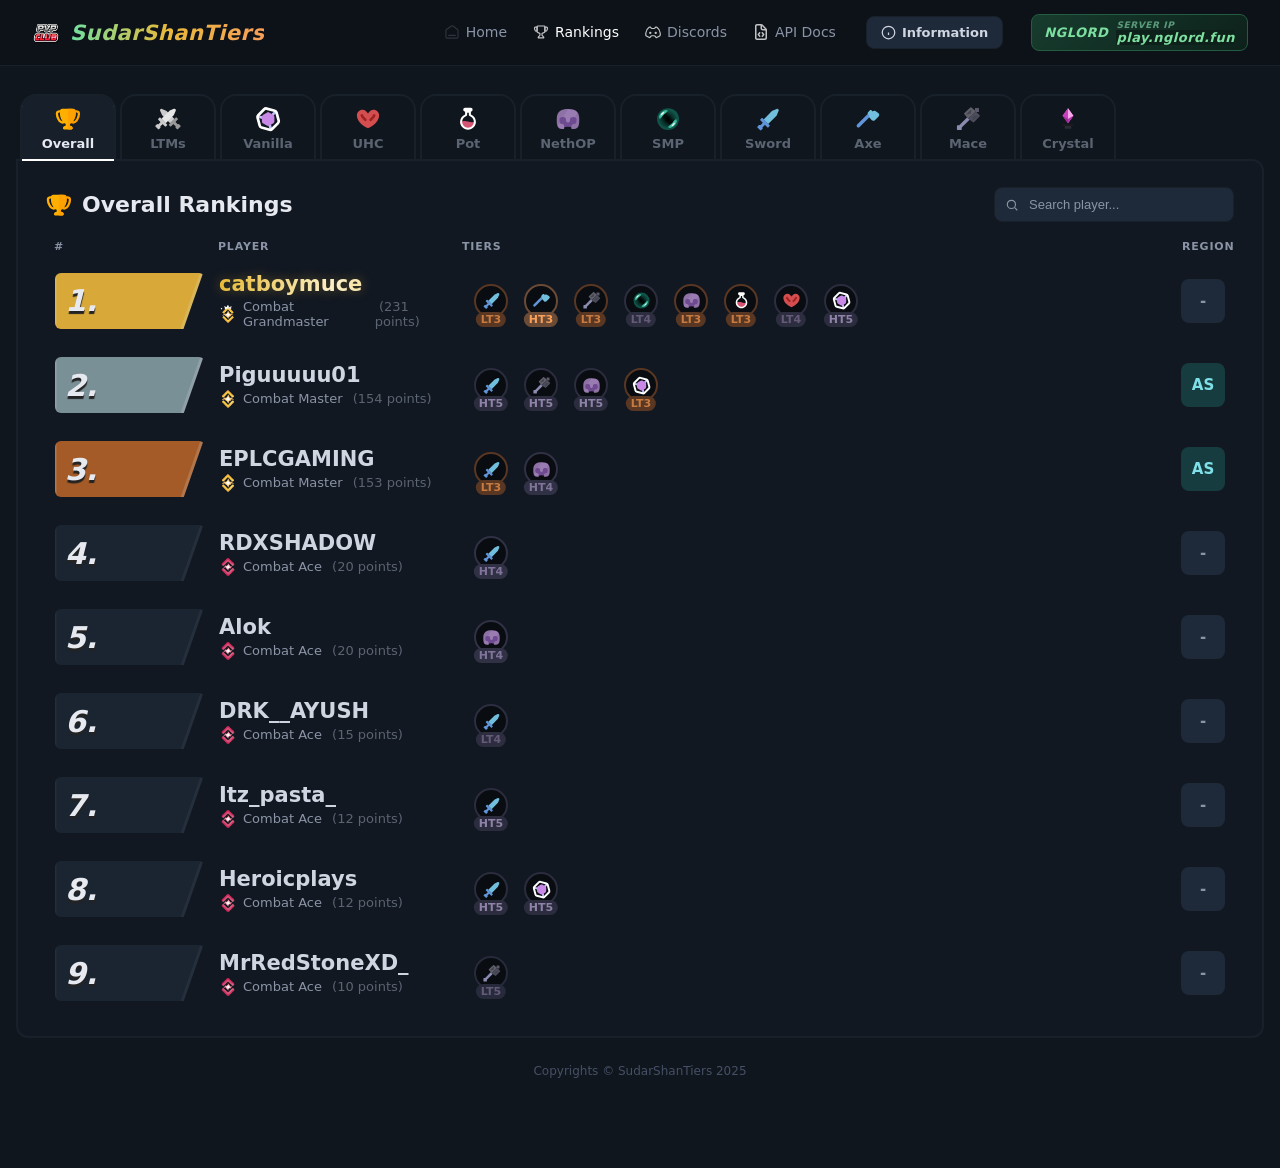
==== index.html @ 9bbd86a9 "Update index.html" ====
<!DOCTYPE html>
<html lang="en">
<head>
  <meta charset="UTF-8">
  <meta name="viewport" content="width=device-width, initial-scale=1">
  <meta name="description" content="SudarShan official Minecraft PvP rankings, tier lists, and community stats. Check top players and rankings here.">
  <title>SudarShanTiers</title>
  <link rel="icon" type="image/png" href="https://encrypted-tbn0.gstatic.com/images?q=tbn:ANd9GcTa8_2QnEQeuE2ENTtPqDn_6b6imuW4YuDufpytKffGBg&s">
  <style>
:root{
    --background:#10161d;
    --card:#121822;
    --border:#18202a;
    --accent:#1e2939;
    --muted:#8a94a6;

    --ht1-foreground:#e8ba3a; --ht1:#6d5d2c;
    --ht2-foreground:#c4d3e7; --ht2:#5e6979;
    --ht3-foreground:#f89f5a; --ht3:#6b4b36;
    --ht4-foreground:#81749a; --ht4:#303144;
    --ht5-foreground:#8f82a8; --ht5:#2b2c3d;

    --lt1-foreground:#d5b355; --lt1:#584c25;
    --lt2-foreground:#a0a7b2; --lt2:#4a505a;
    --lt3-foreground:#c67b42; --lt3:#593722;
    --lt4-foreground:#655b79; --lt4:#2c2e40;
    --lt5-foreground:#655b79; --lt5:#262a3a;

    --na-foreground:#d95c6a; --na:#442228;
    --eu-foreground:#6fcf8e; --eu:#1a3a28;
    --as-foreground:#7ee0e8; --as:#173c3f;
    --none-foreground:#8a94a6; --none:#1e2939;
    --placement-1:#e5ba43; --placement-2:#808c9c; --placement-3:#b56326; --placement-other:#1e2634;
  }
  *{box-sizing:border-box;}
  body{
    margin:0;
    background:var(--background);
    color:#e6e9ef;
    font-family:"Segoe UI",system-ui,-apple-system,Arial,sans-serif;
    min-height:100vh;
  }
  a{color:inherit;text-decoration:none;}

  header.topnav{
    display:flex;align-items:center;gap:28px;
    padding:14px 32px;
    border-bottom:1px solid var(--border);
    background:#0d1218;
    position:sticky;top:0;z-index:20;
  }
  .brand{display:flex;align-items:center;gap:10px;font-weight:800;font-size:19px;letter-spacing:.5px;margin-right:auto;}
  .brand .logotext{
    background:linear-gradient(90deg,#6fe0a0,#e8ba3a,#f89f5a);
    -webkit-background-clip:text;background-clip:text;color:transparent;
    font-weight:900;font-size:21px;letter-spacing:.5px;font-style:italic;
  }
  .infobtn{
    display:flex;align-items:center;gap:6px;background:var(--accent);border:1px solid var(--border);
    color:#cfd6e2;font-size:13px;font-weight:700;padding:8px 14px;border-radius:8px;cursor:pointer;
    transition:transform .15s ease, border-color .15s;
  }
  .infobtn:hover{transform:translateY(-1px);border-color:#3b4a63;}
  .infobtn svg{width:15px;height:15px;}
  .infopanel{
    position:absolute;top:56px;right:32px;z-index:30;
    background:var(--card);border:1px solid var(--border);border-radius:10px;
    padding:14px 16px;width:240px;font-size:12.5px;color:#cfd6e2;line-height:1.5;
    box-shadow:0 10px 30px rgba(0,0,0,.4);
    opacity:0;transform:translateY(-6px);pointer-events:none;
    transition:opacity .15s ease, transform .15s ease;
  }
  .infopanel.show{opacity:1;transform:translateY(0);pointer-events:auto;}
  .infopanel b{color:#fff;}
  .nglordbadge{
    display:flex;align-items:center;gap:8px;background:linear-gradient(135deg,#173c2e,#0d211a);
    border:1px solid #245c42;border-radius:8px;padding:5px 12px;font-weight:900;
    color:#7ee0a0;font-size:13px;letter-spacing:.5px;font-style:italic;
  }
  .colheader{
    display:flex;align-items:center;gap:14px;padding:0 8px 10px;color:var(--muted);
    font-size:11px;font-weight:800;letter-spacing:.8px;text-transform:uppercase;
  }
  .colheader .ch-rank{width:150px;min-width:150px;}
  .colheader .ch-player{width:230px;min-width:180px;}
  .colheader .ch-tiers{flex:1;}
  .colheader .ch-region{width:44px;min-width:44px;text-align:center;margin-left:auto;}
  @media (max-width:820px){ .colheader{display:none;} }
  .brand img{width:28px;height:28px;object-fit:contain;border-radius:6px;}
  .navlinks{display:flex;gap:22px;font-size:14px;color:var(--muted);}
  .navlinks a{display:flex;align-items:center;gap:6px;padding:6px 2px;border-bottom:2px solid transparent;transition:.15s;}
  .navlinks a:hover{color:#fff;}
  .navlinks img{width:16px;height:16px;opacity:.75;}

  main{max-width:1352px;margin:0 auto;padding:28px 16px 80px;}

  .tabstrip{
    display:flex;gap:4px;overflow-x:auto;padding:0 4px;margin-bottom:-2px;position:relative;z-index:2;
  }
  .tab{
    display:flex;flex-direction:column;align-items:center;justify-content:flex-end;
    gap:4px;min-width:96px;padding:10px 18px 10px;
    border:2px solid var(--border);border-bottom:none;
    border-radius:16px 16px 0 0;
    background:transparent;color:#5b6472;
    font-size:13px;font-weight:700;text-transform:capitalize;
    cursor:pointer;
    transition:transform .15s ease, background .15s, color .15s;
  }
  .tab:hover{transform:translateY(-2px);color:#cfd6e2;}
  .tab img{width:26px;height:26px;}
  .tab.active{background:rgba(30,41,57,.5);color:#e6e9ef;box-shadow:inset 0 -2px 0 #fff;}

  .card{
    background:var(--card);
    border:2px solid var(--border);
    border-radius:0 12px 12px 12px;
    padding:26px 28px;
  }
  .card-head{display:flex;justify-content:space-between;align-items:center;margin-bottom:18px;flex-wrap:wrap;gap:10px;}
  .card-head h1{font-size:22px;margin:0;display:flex;align-items:center;gap:10px;}
  .card-head h1 img{width:26px;height:26px;}

  .info{display:flex;align-items:center;gap:10px;background:var(--accent);border:1px solid var(--border);border-radius:10px;padding:6px 12px;}
  .info img{width:34px;height:34px;object-fit:contain;}
  .info .lbl{font-size:10px;text-transform:uppercase;color:var(--muted);font-weight:700;}
  .info .ip{font-size:13px;font-weight:700;background:#0d1218;padding:2px 8px;border-radius:6px;}

  .searchwrap{position:relative;width:240px;}
  .searchwrap input{
    width:100%;
    background:var(--accent);border:1px solid var(--border);border-radius:8px;
    padding:9px 14px 9px 34px;font-size:13px;color:#e6e9ef;
    outline:none; transition:border-color .15s, box-shadow .15s, width .2s;
  }
  .searchwrap input::placeholder{color:var(--muted);}
  .searchwrap input:focus{border-color:#3b4a63;box-shadow:0 0 0 3px rgba(59,74,99,.35);}
  .searchwrap svg{position:absolute;left:11px;top:50%;transform:translateY(-50%);width:14px;height:14px;color:var(--muted);}
  .no-results{text-align:center;color:var(--muted);padding:30px 0;font-size:14px;display:none;}

  .rows{display:flex;flex-direction:column;gap:10px;}
  .row{
    display:flex;align-items:center;gap:14px;flex-wrap:wrap;
    padding:8px;border-radius:10px;
    border:1px solid transparent;
    cursor:pointer;
    transition:background .18s ease, border-color .18s ease, transform .12s ease, box-shadow .18s ease;
    animation:rowIn .35s ease both;
  }
  .row:hover{background:rgba(255,255,255,.045);border-color:var(--border);transform:translateY(-2px);box-shadow:0 6px 18px rgba(0,0,0,.35);}
  .row:active{transform:translateY(0) scale(.985);}
  .row.pop{animation:rowPop .32s ease;}
  .row.hidden{display:none;}

  @keyframes rowIn{from{opacity:0;transform:translateY(6px);}to{opacity:1;transform:translateY(0);}}
  @keyframes rowPop{
    0%{transform:scale(1);}
    35%{transform:scale(.965);}
    100%{transform:scale(1);}
  }

  .rankbox{
    width:150px;min-width:150px;height:56px;position:relative;
    display:flex;align-items:center;border-radius:6px;overflow:hidden;
  }
  .rankbox img.shimmer{position:absolute;inset:0;width:100%;height:100%;object-fit:cover;opacity:.9;}
  .rankbox .num{
    position:relative;z-index:1;font-style:italic;font-weight:800;font-size:30px;
    padding-left:10px;text-shadow:0 3px 1px #232323;
  }
  .rankbox img.skin{position:absolute;right:26px;bottom:2px;z-index:1;filter:drop-shadow(-4px -2px 1px rgba(0,0,0,.47));transition:transform .18s ease;}
  .row:hover .rankbox img.skin{transform:scale(1.08) translateY(-2px);}

  .who{width:230px;min-width:180px;}
  .who h2{margin:0;font-size:21px;font-weight:700;color:#cfd6e2;}
  .who h2.gold-shimmer{
    background:linear-gradient(90deg,#e8ba3a 0%,#fff8dd 25%,#e8ba3a 50%,#fff8dd 75%,#e8ba3a 100%);
    background-size:200% auto;
    -webkit-background-clip:text;background-clip:text;color:transparent;
    animation:goldShimmer 3s linear infinite;
    text-shadow:0 0 12px rgba(232,186,58,.35);
  }
  @keyframes goldShimmer{
    0%{background-position:0% center;}
    100%{background-position:200% center;}
  }
  .who .title-line{display:flex;align-items:center;gap:6px;margin-top:3px;color:#8a94a6;font-size:13px;}
  .who .title-line img{width:18px;height:18px;}
  .who .pts{color:#5b6472;}

  .region{
    width:44px;height:44px;min-width:44px;border-radius:8px;
    display:flex;align-items:center;justify-content:center;
    font-weight:800;font-size:15px;
    background:var(--none);color:var(--none-foreground);
    margin-left:auto;
  }
  .region.na{background:var(--na);color:var(--na-foreground);}
  .region.eu{background:var(--eu);color:var(--eu-foreground);}
  .region.as{background:var(--as);color:var(--as-foreground);}

  .tiers{display:flex;gap:6px;flex-wrap:wrap;margin-left:6px;}
  .slot{width:44px;display:flex;flex-direction:column;align-items:center;position:relative;}
  .slot .icon{
    width:34px;height:34px;border-radius:999px;background:rgba(0,0,0,.5);
    display:flex;align-items:center;justify-content:center;border:2px solid var(--c);
  }
  .slot .icon img{width:19px;height:19px;object-fit:contain;}
  .slot strong{
    position:absolute;bottom:-9px;left:50%;transform:translateX(-50%);
    font-size:11px;padding:1px 5px;border-radius:8px;
    background:var(--c);color:var(--cf);white-space:nowrap;
  }

  footer{
    text-align:center;color:#465066;font-size:12px;padding:26px 0 10px;
  }

  .overlay{
    position:fixed;inset:0;background:rgba(6,9,13,0);
    display:flex;align-items:center;justify-content:center;
    z-index:100;opacity:0;pointer-events:none;
    transition:background .25s ease, opacity .25s ease;
  }
  .overlay.show{background:rgba(6,9,13,.72);opacity:1;pointer-events:auto;backdrop-filter:blur(4px);}
  .modal{
    background:var(--card);border:2px solid var(--border);border-radius:18px;
    width:340px;max-width:90vw;padding:30px 24px 26px;position:relative;
    transform:scale(.85) translateY(18px);opacity:0;
    transition:transform .3s cubic-bezier(.2,.9,.3,1.3), opacity .25s ease;
    text-align:center;
  }
  .overlay.show .modal{transform:scale(1) translateY(0);opacity:1;}
  .modal .closeBtn{
    position:absolute;top:12px;right:12px;width:30px;height:30px;border-radius:999px;
    background:var(--accent);border:1px solid var(--border);color:var(--muted);
    display:flex;align-items:center;justify-content:center;cursor:pointer;font-size:15px;
    transition:transform .15s ease, color .15s, background .15s;
  }
  .modal .closeBtn:hover{transform:rotate(90deg);color:#fff;background:#25324a;}

  /* circular avatar — plain by default; Grandmaster gets an animated gold ring+glow */
  .modal .avatarWrap{position:relative;width:100px;height:100px;margin:0 auto 14px;}
  .modal .avatarWrap img.mskin{
    width:100%;height:100%;border-radius:50%;object-fit:cover;
    background:#0d1218;position:relative;z-index:1;
    border:3px solid #232c3a;
  }
  .modal .avatarWrap.gm img.mskin{border-color:#e5ba43;}
  .modal .avatarWrap.gm::before{
    content:"";position:absolute;inset:-6px;border-radius:50%;
    background:conic-gradient(from 0deg,#e5ba43,#fff2c4,#e5ba43,#fff2c4,#e5ba43);
    filter:blur(6px);opacity:.75;z-index:0;
    animation:gmspin 3s linear infinite;
  }
  @keyframes gmspin{to{transform:rotate(360deg);}}

  .modal h2{margin:0 0 12px;font-size:22px;font-weight:800;color:#f1f4f9;}

  .modal .titlePill{
    display:inline-flex;align-items:center;gap:7px;
    padding:6px 16px;border-radius:999px;font-weight:800;font-size:14px;
    margin-bottom:14px;
  }
  .modal .titlePill img{width:17px;height:17px;}
  .modal .titlePill.tier-gm{background:linear-gradient(90deg,#e5ba43,#d9a72e);color:#2a2100;}
  .modal .titlePill.tier-master{background:linear-gradient(90deg,#e5ba43,#d9a72e);color:#2a2100;}
  .modal .titlePill.tier-ace{background:linear-gradient(90deg,#c0374f,#a52c42);color:#fde7ea;}
  .modal .titlePill.tier-rookie{background:var(--accent);color:#c7cede;}
  .modal .titlePill.tier-specialist{background:linear-gradient(90deg,#2fb9c4,#28a0aa);color:#eafdff;}

  .modal .mregion{color:var(--muted);font-size:13px;margin-bottom:14px;}

  .modal .nameMcBtn{
    display:inline-flex;align-items:center;gap:6px;
    background:var(--accent);border:1px solid var(--border);border-radius:8px;
    padding:6px 12px;font-size:12px;font-weight:700;color:#c7cede;
    margin-bottom:20px;cursor:pointer;text-decoration:none;
    transition:border-color .15s, transform .15s;
  }
  .modal .nameMcBtn:hover{border-color:#3b4a63;transform:translateY(-1px);}
  .modal .nameMcBtn .nmIcon{width:14px;height:14px;border-radius:3px;background:#4f5a6e;display:flex;align-items:center;justify-content:center;font-size:9px;font-weight:900;color:#fff;}
  .modal .nameMcBtn svg{width:11px;height:11px;opacity:.7;}

  .modal .sectionLabel{
    text-align:left;font-size:11px;font-weight:800;letter-spacing:1px;
    color:var(--muted);text-transform:uppercase;margin-bottom:8px;
  }

  .modal .positionRow{
    display:flex;align-items:center;gap:10px;
    background:var(--accent);border-radius:10px;padding:10px 14px;margin-bottom:20px;
  }
  .modal .positionRow .posNum{
    font-style:italic;font-weight:800;font-size:18px;min-width:30px;text-align:left;
    color:#e6e9ef;
  }
  .modal .positionRow.top1 .posNum{color:#2a2100;}
  .modal .positionRow .posDivider{width:1px;height:22px;background:rgba(255,255,255,.15);}
  .modal .positionRow .trophy{width:18px;height:18px;flex:none;}
  .modal .positionRow .posText{font-weight:800;font-size:13px;letter-spacing:.4px;color:#e6e9ef;flex:1;text-align:left;}
  .modal .positionRow .posPts{font-weight:600;color:var(--muted);font-size:12px;}
  .modal .positionRow.top1{background:linear-gradient(90deg,#e5ba43,#d9a72e);}
  .modal .positionRow.top1 .posText, .modal .positionRow.top1 .posPts{color:#2a2100;}
  .modal .positionRow.top2{background:linear-gradient(90deg,#87929c,#6d7883);}
  .modal .positionRow.top2 .posNum, .modal .positionRow.top2 .posText, .modal .positionRow.top2 .posPts{color:#0f1216;}
  .modal .positionRow.top3{background:linear-gradient(90deg,#c07a3a,#a5622a);}
  .modal .positionRow.top3 .posNum, .modal .positionRow.top3 .posText, .modal .positionRow.top3 .posPts{color:#1a0e05;}

  .modal .mtiers{display:flex;flex-wrap:wrap;gap:10px;justify-content:center;}

  @media (max-width:820px){
    .who{width:150px;}
    .tiers{width:100%;justify-content:flex-start;margin-left:0;margin-top:8px;order:5;}
    .region{margin-left:0;}
    .info{display:none;}
    .searchwrap{width:150px;}
  }
  @media (prefers-reduced-motion: reduce){
    *{animation-duration:.001s !important; transition-duration:.001s !important;}
  }
</style>
</head>
<body>

<header class="topnav">
  <div class="brand"><img id="logoImg" alt="logo"><span class="logotext">SudarShanTiers</span></div>
  <nav class="navlinks">
    <a href="https://nehalgamar68-arch.github.io/SudarShanTierList/" target="_blank"><img id="navHomeImg" alt="">Home</a>
    <a href="https://nehalgamar68-arch.github.io/SudarShanTierList/" target="_blank" style="color:#fff"><img id="navRankingsImg" alt="">Rankings</a>
    <a href="https://discord.com/invite/ez8tX2WnN" target="_blank"><img id="navDiscordImg" alt="">Discords</a>
    <a href="www.sudarshan.pro" target="_blank"><img id="navApiImg" alt="">API Docs</a>
  </nav>
  <div class="infobtn" id="infoBtn">
    <svg viewBox="0 0 24 24" fill="none" stroke="currentColor" stroke-width="2"><circle cx="12" cy="12" r="10"/><line x1="12" y1="16" x2="12" y2="12"/><line x1="12" y1="8" x2="12.01" y2="8"/></svg>
    Information
  </div>
  <div class="nglordbadge">
    <span>NGLORD</span>
    <div>
      <div class="lbl" style="font-size:9px;color:#5b9c7c;letter-spacing:.6px;">SERVER IP</div>
      <div class="ip" style="background:#0d211a;color:#7ee0a0;">play.nglord.fun</div>
    </div>
  </div>
</header>
<div class="infopanel" id="infoPanel">
  <b>SudarShanTiers</b><br>
  Community PvP tier rankings.<br><br>
  <b>Server IP:</b> play.nglord.fun<br>
  Join the Discord for events, applications, and tier test sign-ups.
</div>

<main>
  <div class="tabstrip" id="tabstrip"></div>

  <div class="card">
    <div class="card-head">
      <h1><img id="headIcon" alt=""><span id="headText">Overall Rankings</span></h1>
      <div class="searchwrap">
        <svg viewBox="0 0 24 24" fill="none" stroke="currentColor" stroke-width="2"><circle cx="11" cy="11" r="7"/><line x1="21" y1="21" x2="16.65" y2="16.65"/></svg>
        <input id="searchInput" type="text" placeholder="Search player...">
      </div>
    </div>

    <div class="colheader">
      <div class="ch-rank">#</div>
      <div class="ch-player">Player</div>
      <div class="ch-tiers">Tiers</div>
      <div class="ch-region">Region</div>
    </div>
    <div class="rows" id="rows"></div>
    <div class="no-results" id="noResults">No players match your search.</div>
  </div>

  <footer>Copyrights &copy; SudarShanTiers 2025</footer>
</main>

<div class="overlay" id="overlay">
  <div class="modal" id="modal">
    <div class="closeBtn" id="closeBtn">&times;</div>
    <div class="avatarWrap" id="mAvatarWrap">
      <img class="mskin" id="mSkin" alt="">
    </div>
    <h2 id="mName"></h2>
    <div class="titlePill" id="mTitlePill">
      <img id="mTitleIcon" alt="">
      <span id="mTitleText"></span>
    </div>
    <div class="mregion" id="mRegion"></div>
    <a class="nameMcBtn" id="mNameMc" target="_blank" rel="noopener">
      <span class="nmIcon">N</span>
      <span>NameMC</span>
      <svg viewBox="0 0 24 24" fill="none" stroke="currentColor" stroke-width="2.5"><path d="M7 17L17 7M17 7H8M17 7V16"/></svg>
    </a>
    <div class="sectionLabel">Position</div>
    <div class="positionRow" id="mPositionRow">
      <span class="posNum" id="mPosNum"></span>
      <span class="posDivider"></span>
      <svg class="trophy" viewBox="0 0 24 24" fill="#e5ba43" stroke="none"><path d="M6 2h12v2h3a1 1 0 0 1 1 1v2a4 4 0 0 1-4 4h-.14A6 6 0 0 1 13 15.9V18h3v2H8v-2h3v-2.1A6 6 0 0 1 6.14 11H6a4 4 0 0 1-4-4V5a1 1 0 0 1 1-1h3zM4 5v2a2 2 0 0 0 2 2V5zm16 0h-2v4a2 2 0 0 0 2-2z"/></svg>
      <span class="posText" id="mPosText"></span>
      <span class="posPts" id="mPosPts"></span>
    </div>
    <div class="sectionLabel" style="text-align:center;">Tiers</div>
    <div class="mtiers" id="mTiers"></div>
  </div>
</div>

<script>
const ASSETS = {"gm_crystal": "[data-uri]", "logo": "[data-uri]", "nav_home": "[data-uri]", "nav_rankings": "[data-uri]", "nav_discord": "[data-uri]", "nav_api": "[data-uri]", "gm_overall": "[data-uri]", "gm_ltm": "[data-uri]", "gm_vanilla": "[data-uri]", "gm_uhc": "[data-uri]", "gm_pot": "[data-uri]", "gm_nethop": "[data-uri]", "gm_smp": "[data-uri]", "gm_sword": "[data-uri]", "gm_axe": "[data-uri]", "gm_mace": "[data-uri]", "badge_1": "[data-uri]", "badge_2": "[data-uri]", "badge_3": "[data-uri]", "badge_other": "[data-uri]", "title_gm": "[data-uri]", "title_master": "[data-uri]", "title_ace": "[data-uri]", "skin_marlowww": "[data-uri]", "skin_itzrealme": "[data-uri]", "skin_coldified": "[data-uri]", "skin_swight": "[data-uri]", "skin_janekv": "[data-uri]", "skin_blvckwlf": "[data-uri]", "skin_kylaz": "[data-uri]", "skin_ninorc15": "[data-uri]", "skin_lurrn": "[data-uri]", "skin_arsakha": "[data-uri]", "nav_skip": "[data-uri]"};

// ---------- ORIGINAL gamemode tabs — unchanged ----------
const GAMEMODE_TABS = [
  {label:"Overall", icon:"gm_overall", mode:"overall"},
  {label:"LTMs", icon:"gm_ltm", mode:"ltm"},
  {label:"Vanilla", icon:"gm_vanilla", mode:"vanilla"},
  {label:"UHC", icon:"gm_uhc", mode:"uhc"},
  {label:"Pot", icon:"gm_pot", mode:"pot"},
  {label:"NethOP", icon:"gm_nethop", mode:"nethop"},
  {label:"SMP", icon:"gm_smp", mode:"smp"},
  {label:"Sword", icon:"gm_sword", mode:"sword"},
  {label:"Axe", icon:"gm_axe", mode:"axe"},
  {label:"Mace", icon:"gm_mace", mode:"mace"},
  {label:"Crystal", icon:"gm_crystal", mode:"crystal"},
];
const TIER_ORDER = ["HT1","LT1","HT2","LT2","HT3","LT3","HT4","LT4","HT5","LT5"];

const PLACEMENT = { "1.":"badge_1", "2.":"badge_2", "3.":"badge_3" };
const GM_ORDER = ["sword","axe","mace","smp","nethop","pot","uhc","vanilla","crystal"];
const REGION_FULL = { na:'North America', eu:'Europe', as:'Asia', me:'Middle East' };
const TITLE_TIER_CLASS = {
  'Combat Grandmaster':'tier-gm',
  'Combat Master':'tier-master',
  'Combat Ace':'tier-ace',
  'Combat Specialist':'tier-specialist',
  'Combat Rookie':'tier-rookie',
};
const TITLE_ICON = {
  'Combat Grandmaster':'title_gm',
  'Combat Master':'title_master',
  'Combat Ace':'title_ace',
  'Combat Specialist':'title_specialist',
  'Combat Rookie':'title_specialist',
};

// ---------- ONLY the members changed ----------
const players = [
  {rank:"1.",name:"catboymuce",skin:"https://render.crafty.gg/3d/bust/CatBoyMuce",title:"Combat Grandmaster",points:231,region:"AS",
    tiers:{sword:"LT3",axe:"HT3",mace:"LT3",smp:"LT4",nethop:"LT3",pot:"LT3",uhc:"LT4",vanilla:"HT5"}},
  {rank:"2.",name:"EPLCGAMING",skin:"https://render.crafty.gg/3d/bust/EPLCGAMING",title:"Combat Master",points:153,region:"as",
    tiers:{sword:"LT3",nethop:"HT4"}},
  {rank:"3.",name:"Piguuuuu01",skin:"https://render.crafty.gg/3d/bust/DangerMario",title:"Combat Master",points:154,region:"as",
    tiers:{sword:"HT5",axe:"",mace:"HT5",smp:"",nethop:"HT5",pot:"",uhc:"",vanilla:"LT3"}},
  {rank:"4.",name:"RDXSHADOW",skin:"https://render.crafty.gg/3d/bust/D4T1",title:"Combat Ace",points:20,region:"AS",
    tiers:{sword:"HT4"}},
  {rank:"5.",name:"Alok",skin:"https://render.crafty.gg/3d/bust/ItzRealMe",title:"Combat Ace",points:20,region:"AS",
    tiers:{nethop:"HT4"}},
  {rank:"6.",name:"Itz_pasta_",skin:"https://render.crafty.gg/3d/bust/Conexion",title:"Combat Ace",points:12,region:"AS",
    tiers:{sword:"HT5"}},
  {rank:"7.",name:"DRK__AYUSH",skin:"https://render.crafty.gg/3d/bust/FlameFrags",title:"Combat Ace",points:15,region:"AS",
    tiers:{sword:"LT4"}},
  {rank:"8.",name:"Heroicplays",skin:"https://render.crafty.gg/3d/bust/itzrealme",title:"Combat Ace",points:12,region:"AS",
    tiers:{sword:"HT5",axe:"",mace:"",smp:"",nethop:"",pot:"",uhc:"",vanilla:"HT5"}},
  {rank:"9.",name:"MrRedStoneXD_",skin:"https://render.crafty.gg/3d/bust/itzrealme",title:"Combat Ace",points:10,region:"AS",
    tiers:{sword:"",axe:"",mace:"LT5",smp:"",nethop:"",pot:"",uhc:"",vanilla:""}},
];

function tierVar(t){ return t ? t.toLowerCase() : null; }
function skinSrc(skinKey){ return ASSETS[skinKey] || skinKey; }

document.getElementById('logoImg').src = ASSETS.logo;
document.getElementById('infoBtn').addEventListener('click', (e)=>{
  e.stopPropagation();
  document.getElementById('infoPanel').classList.toggle('show');
});
document.addEventListener('click', (e)=>{
  const panel = document.getElementById('infoPanel');
  if(panel.classList.contains('show') && !panel.contains(e.target) && e.target.id !== 'infoBtn' && !document.getElementById('infoBtn').contains(e.target)){
    panel.classList.remove('show');
  }
});
document.getElementById('navHomeImg').src = ASSETS.nav_home;
document.getElementById('navRankingsImg').src = ASSETS.nav_rankings;
document.getElementById('navDiscordImg').src = ASSETS.nav_discord;
document.getElementById('navApiImg').src = ASSETS.nav_api;
document.getElementById('headIcon').src = ASSETS.gm_overall;

const tabstrip = document.getElementById('tabstrip');
const tabElements = {};
GAMEMODE_TABS.forEach(t=>{
  const div = document.createElement('div');
  div.className = 'tab' + (t.mode === 'overall' ? ' active' : '');
  div.setAttribute('role','button');
  div.tabIndex = 0;
  const img = document.createElement('img');
  img.src = ASSETS[t.icon]; img.alt = t.label;
  const label = document.createElement('strong');
  label.textContent = t.label;
  div.appendChild(img); div.appendChild(label);
  div.addEventListener('click', ()=> selectTab(t.mode, t.label, t.icon));
  div.addEventListener('keydown', (e)=>{ if(e.key==='Enter' || e.key===' '){ e.preventDefault(); selectTab(t.mode, t.label, t.icon); } });
  tabstrip.appendChild(div);
  tabElements[t.mode] = div;
});

let actx = null;
function ensureAudio(){
  if(!actx){ try{ actx = new (window.AudioContext || window.webkitAudioContext)(); }catch(e){ actx=null; } }
  if(actx && actx.state === 'suspended'){ actx.resume(); }
}
function playCuteClick(){
  ensureAudio(); if(!actx) return;
  const now = actx.currentTime;
  const notes = [ {f:880,t:0,d:0.09}, {f:1320,t:0.06,d:0.12} ];
  notes.forEach(n=>{
    const osc = actx.createOscillator(); const gain = actx.createGain();
    osc.type='sine';
    osc.frequency.setValueAtTime(n.f, now+n.t);
    osc.frequency.exponentialRampToValueAtTime(n.f*1.4, now+n.t+n.d);
    gain.gain.setValueAtTime(0.0001, now+n.t);
    gain.gain.exponentialRampToValueAtTime(0.16, now+n.t+0.012);
    gain.gain.exponentialRampToValueAtTime(0.0001, now+n.t+n.d);
    osc.connect(gain); gain.connect(actx.destination);
    osc.start(now+n.t); osc.stop(now+n.t+n.d+0.02);
  });
}
function playCloseClick(){
  ensureAudio(); if(!actx) return;
  const now = actx.currentTime;
  const osc = actx.createOscillator(); const gain = actx.createGain();
  osc.type='sine';
  osc.frequency.setValueAtTime(700, now);
  osc.frequency.exponentialRampToValueAtTime(420, now+0.09);
  gain.gain.setValueAtTime(0.0001, now);
  gain.gain.exponentialRampToValueAtTime(0.13, now+0.01);
  gain.gain.exponentialRampToValueAtTime(0.0001, now+0.1);
  osc.connect(gain); gain.connect(actx.destination);
  osc.start(now); osc.stop(now+0.12);
}

const rowsEl = document.getElementById('rows');
const noResults = document.getElementById('noResults');

function buildRow(p, rankStr){
  rankStr = rankStr || p.rank;
  const row = document.createElement('div');
  row.className = 'row';
  row.dataset.name = p.name.toLowerCase();

  const shimmerKey = PLACEMENT[rankStr] || "badge_other";
  const titleIconKey = TITLE_ICON[p.title] || 'title_specialist';

  let tiersHtml = '';
  GM_ORDER.forEach(gm=>{
    const t = p.tiers[gm];
    if(!t) return;
    const v = tierVar(t);
    tiersHtml += `
      <div class="slot">
        <span class="icon" style="--c:var(--${v})">
          <img src="${ASSETS['gm_'+gm]}" alt="${gm}">
        </span>
        <strong style="--c:var(--${v}); --cf:var(--${v}-foreground)">${t}</strong>
      </div>`;
  });

  const KNOWN_REGIONS = ['na','eu','as'];
  const regionLabel = KNOWN_REGIONS.includes(p.region) ? p.region.toUpperCase() : '-';
  const regionClass = KNOWN_REGIONS.includes(p.region) ? p.region : '';

  row.innerHTML = `
    <div class="rankbox">
      <img class="shimmer" src="${ASSETS[shimmerKey]}" alt="">
      <span class="num">${rankStr}</span>
      <img class="skin" width="56" height="56" src="${skinSrc(p.skin)}" alt="${p.name}'s Skin" onerror="this.style.display='none'">
    </div>
    <div class="who">
      <h2 class="${rankStr === '1.' ? 'gold-shimmer' : ''}">${p.name}</h2>
      <div class="title-line"><img src="${ASSETS[titleIconKey]}" alt="">${p.title} <span class="pts">&nbsp;(${p.points} points)</span></div>
    </div>
    <div class="tiers">${tiersHtml}</div>
    <div class="region ${regionClass}">${regionLabel}</div>
  `;

  row.addEventListener('click', ()=>{
    playCuteClick();
    row.classList.remove('pop'); void row.offsetWidth; row.classList.add('pop');
    openModal(p, rankStr);
  });

  return row;
}

let currentMode = 'overall';

function getRankedList(mode){
  if(mode === 'overall' || mode === 'ltm'){
    // no separate LTM dataset in this snapshot — fall back to overall ordering
    return players.slice().sort((a,b)=> b.points - a.points);
  }
  return players
    .filter(p=> p.tiers[mode])
    .sort((a,b)=>{
      const ta = TIER_ORDER.indexOf(p_tier(a,mode));
      const tb = TIER_ORDER.indexOf(p_tier(b,mode));
      if(ta !== tb) return ta - tb;
      return b.points - a.points;
    });
}
function p_tier(p, mode){ return p.tiers[mode]; }

function renderRows(mode){
  const list = getRankedList(mode);
  rowsEl.innerHTML = '';
  list.forEach((p, i)=>{
    const rankStr = (i+1) + '.';
    rowsEl.appendChild(buildRow(p, rankStr));
  });
  // re-apply any active search filter
  searchInput.dispatchEvent(new Event('input'));
}

function selectTab(mode, label, icon){
  currentMode = mode;
  Object.values(tabElements).forEach(el=> el.classList.remove('active'));
  tabElements[mode].classList.add('active');
  document.getElementById('headIcon').src = ASSETS[icon];
  document.getElementById('headText').textContent = label + ' Rankings';
  renderRows(mode);
}

const searchInput = document.getElementById('searchInput');
searchInput.addEventListener('input', ()=>{
  const q = searchInput.value.trim().toLowerCase();
  let visibleCount = 0;
  [...rowsEl.children].forEach(row=>{
    const match = row.dataset.name.includes(q);
    row.classList.toggle('hidden', !match);
    if(match) visibleCount++;
  });
  noResults.style.display = visibleCount === 0 ? 'block' : 'none';
});
renderRows('overall');

const overlay = document.getElementById('overlay');
const closeBtn = document.getElementById('closeBtn');

function openModal(p, rankStr){
  rankStr = rankStr || p.rank;
  const rankNum = parseInt(rankStr, 10);

  document.getElementById('mSkin').src = skinSrc(p.skin);
  document.getElementById('mSkin').alt = p.name + "'s Skin";
  document.getElementById('mName').textContent = p.name;

  // avatar ring — animated gold glow ONLY for Combat Grandmaster
  const avatarWrap = document.getElementById('mAvatarWrap');
  avatarWrap.classList.toggle('gm', p.title === 'Combat Grandmaster');

  // title pill
  const pill = document.getElementById('mTitlePill');
  pill.className = 'titlePill ' + (TITLE_TIER_CLASS[p.title] || 'tier-rookie');
  document.getElementById('mTitleIcon').src = ASSETS[TITLE_ICON[p.title]] || '';
  document.getElementById('mTitleText').textContent = p.title;

  // region — full name, like the real site
  document.getElementById('mRegion').textContent = REGION_FULL[p.region] || 'Unlisted';

  // NameMC link
  document.getElementById('mNameMc').href = 'https://namemc.com/profile/' + encodeURIComponent(p.name);

  // position row — colored like placement (gold/silver/bronze/plain)
  const posRow = document.getElementById('mPositionRow');
  posRow.className = 'positionRow' + (rankNum===1?' top1':rankNum===2?' top2':rankNum===3?' top3':'');
  document.getElementById('mPosNum').textContent = rankStr;
  document.getElementById('mPosText').textContent = currentMode === 'overall' ? 'OVERALL' : currentMode.toUpperCase();
  document.getElementById('mPosPts').textContent = '(' + p.points + ' points)';

  const mTiers = document.getElementById('mTiers');
  mTiers.innerHTML = '';
  GM_ORDER.forEach(gm=>{
    const t = p.tiers[gm];
    if(!t) return;
    const v = tierVar(t);
    const slot = document.createElement('div');
    slot.className = 'slot';
    slot.innerHTML = `
      <span class="icon" style="--c:var(--${v})">
        <img src="${ASSETS['gm_'+gm]}" alt="${gm}">
      </span>
      <strong style="--c:var(--${v}); --cf:var(--${v}-foreground)">${t}</strong>`;
    mTiers.appendChild(slot);
  });

  overlay.classList.add('show');
  document.body.style.overflow = 'hidden';
}
function closeModal(){
  playCloseClick();
  overlay.classList.remove('show');
  document.body.style.overflow = '';
}
closeBtn.addEventListener('click', closeModal);
overlay.addEventListener('click', (e)=>{ if(e.target === overlay) closeModal(); });
document.addEventListener('keydown', (e)=>{ if(e.key === 'Escape') closeModal(); });
</script>
</body>
</html>
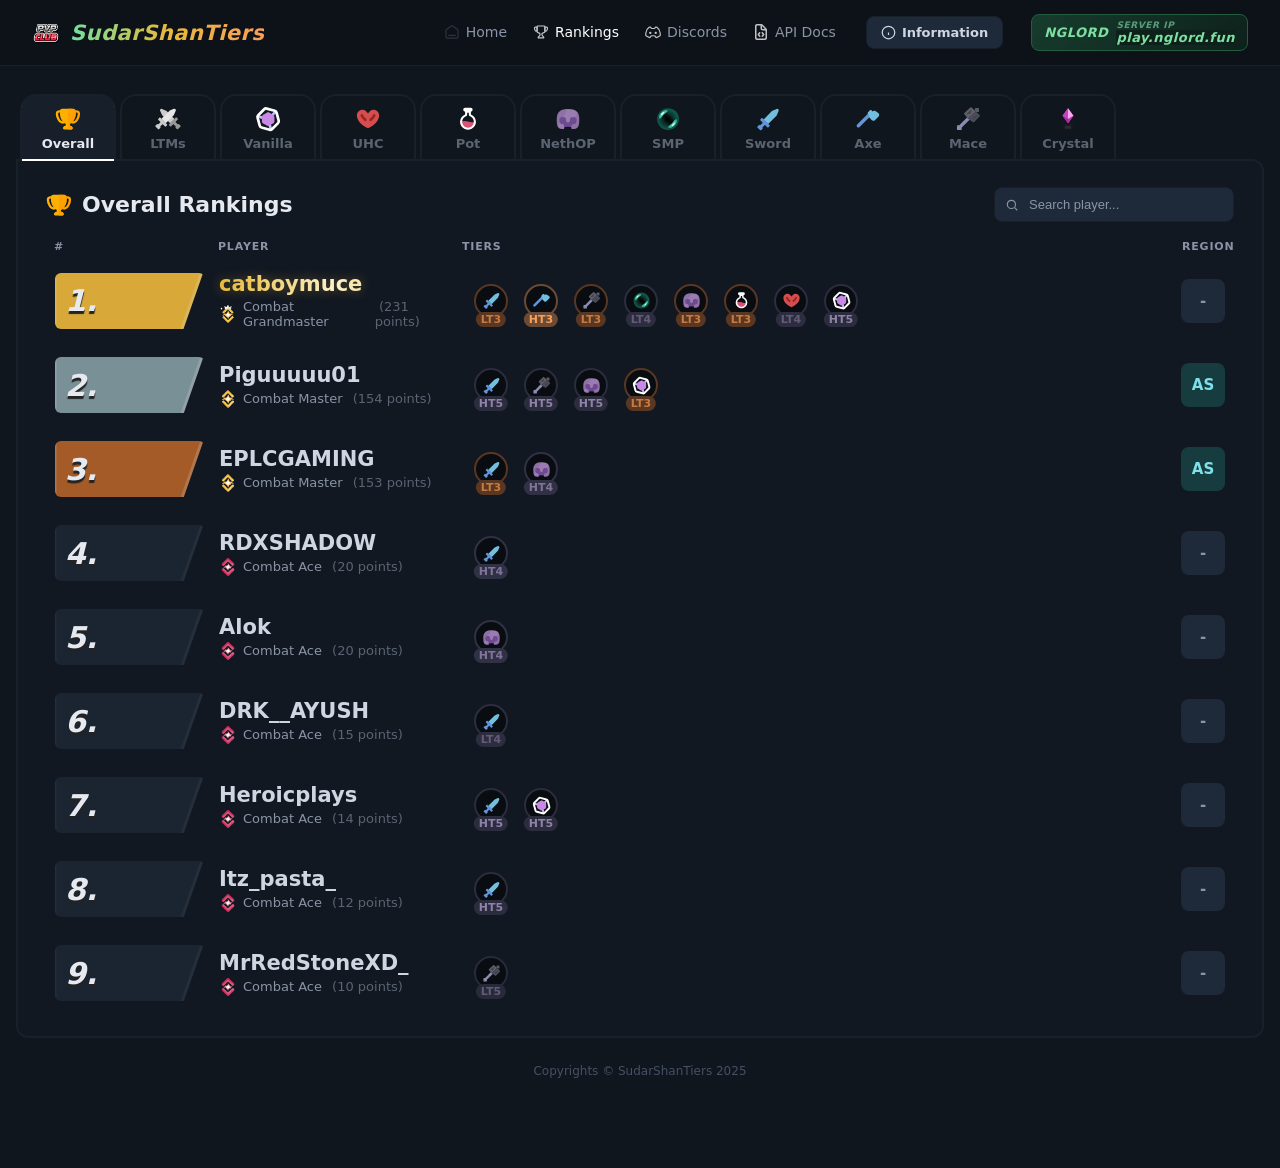
==== commit 4817475a: "Update index.html" ====
--- a/index.html
+++ b/index.html
@@ -458,7 +458,7 @@
     tiers:{sword:"HT5"}},
   {rank:"7.",name:"DRK__AYUSH",skin:"https://render.crafty.gg/3d/bust/FlameFrags",title:"Combat Ace",points:15,region:"AS",
     tiers:{sword:"LT4"}},
-  {rank:"8.",name:"Heroicplays",skin:"https://render.crafty.gg/3d/bust/itzrealme",title:"Combat Ace",points:12,region:"AS",
+  {rank:"8.",name:"Heroicplays",skin:"https://render.crafty.gg/3d/bust/itzrealme",title:"Combat Ace",points:14,region:"AS",
     tiers:{sword:"HT5",axe:"",mace:"",smp:"",nethop:"",pot:"",uhc:"",vanilla:"HT5"}},
   {rank:"9.",name:"MrRedStoneXD_",skin:"https://render.crafty.gg/3d/bust/itzrealme",title:"Combat Ace",points:10,region:"AS",
     tiers:{sword:"",axe:"",mace:"LT5",smp:"",nethop:"",pot:"",uhc:"",vanilla:""}},
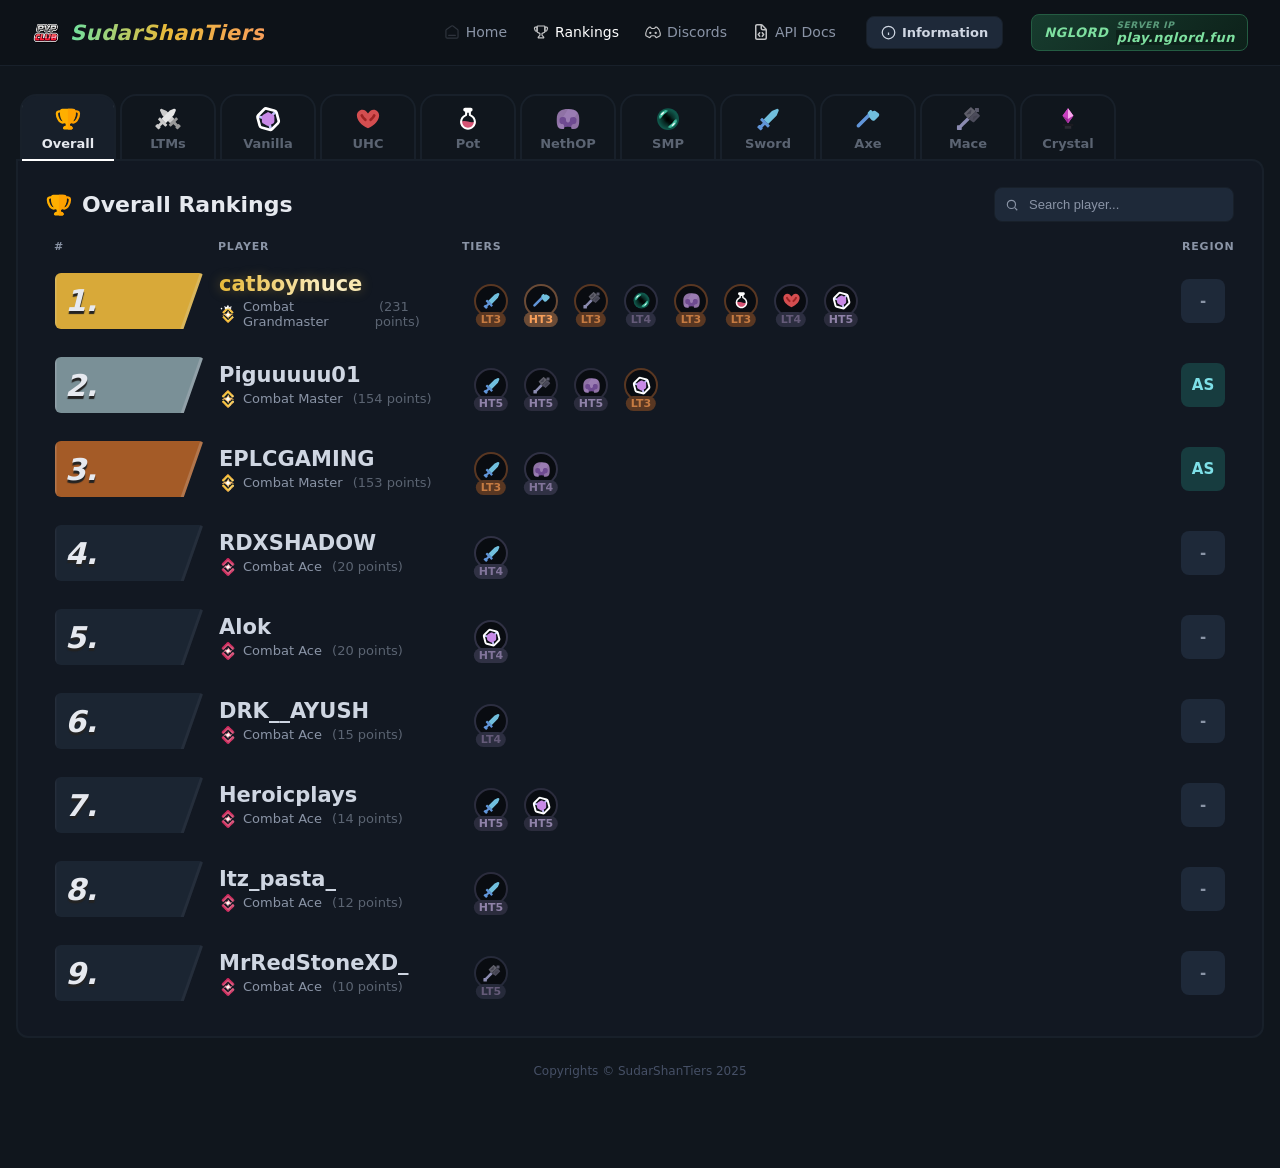
==== commit 806e2802: "Update index.html" ====
--- a/index.html
+++ b/index.html
@@ -453,7 +453,7 @@
   {rank:"4.",name:"RDXSHADOW",skin:"https://render.crafty.gg/3d/bust/D4T1",title:"Combat Ace",points:20,region:"AS",
     tiers:{sword:"HT4"}},
   {rank:"5.",name:"Alok",skin:"https://render.crafty.gg/3d/bust/ItzRealMe",title:"Combat Ace",points:20,region:"AS",
-    tiers:{nethop:"HT4"}},
+    tiers:{vanilla:"HT4"}},
   {rank:"6.",name:"Itz_pasta_",skin:"https://render.crafty.gg/3d/bust/Conexion",title:"Combat Ace",points:12,region:"AS",
     tiers:{sword:"HT5"}},
   {rank:"7.",name:"DRK__AYUSH",skin:"https://render.crafty.gg/3d/bust/FlameFrags",title:"Combat Ace",points:15,region:"AS",
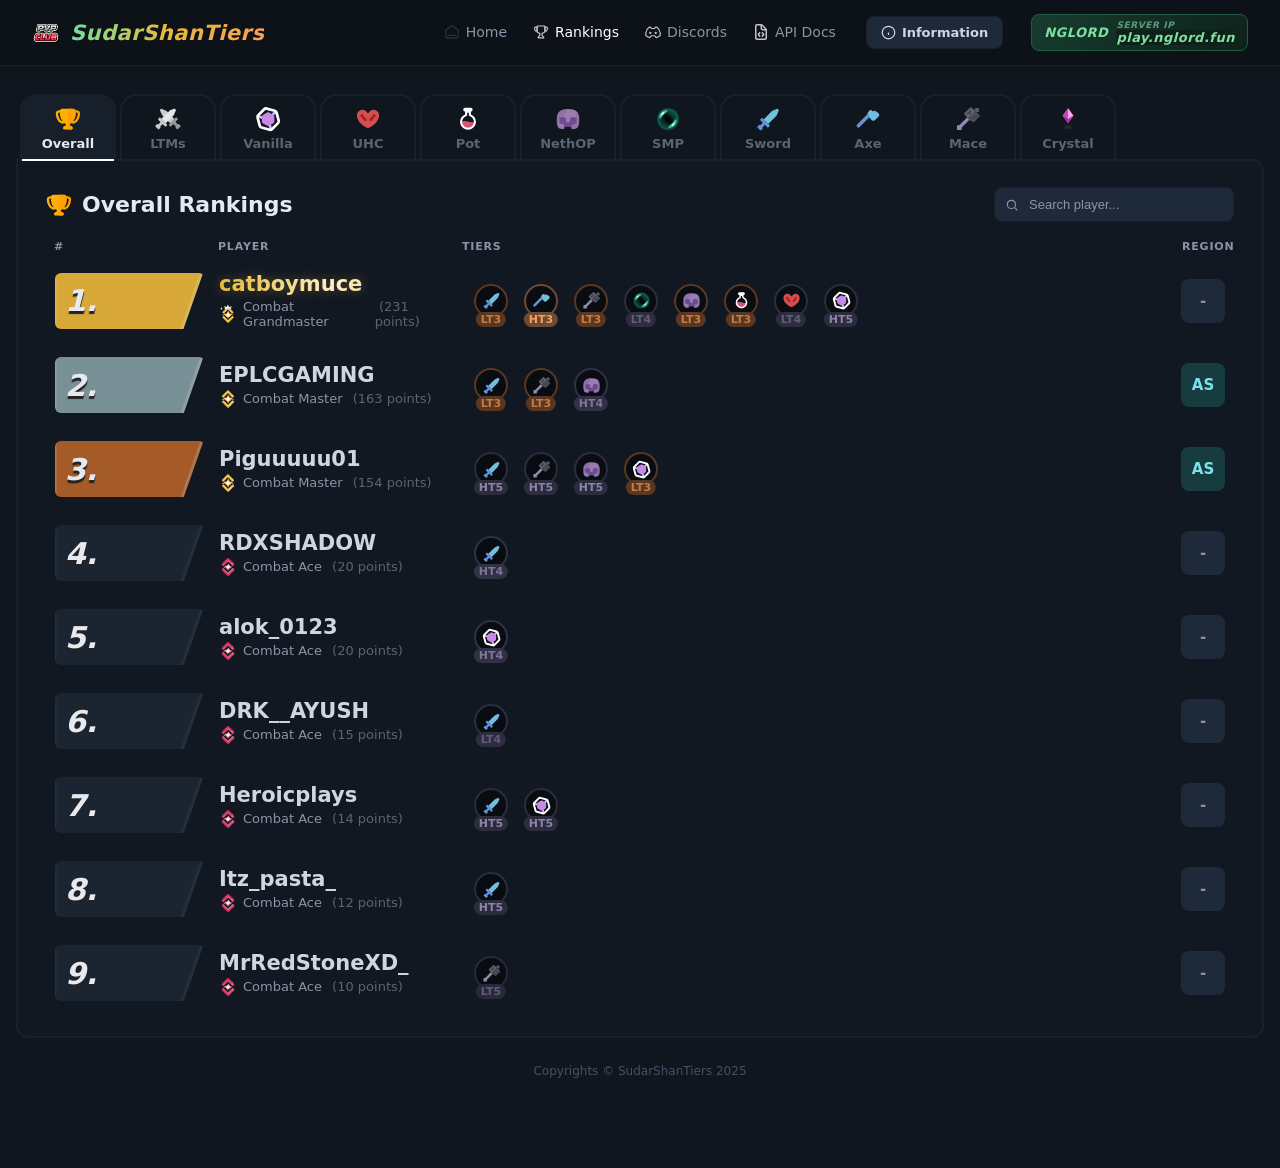
==== commit 3f66f8a2: "Update index.html" ====
--- a/index.html
+++ b/index.html
@@ -446,13 +446,13 @@
 const players = [
   {rank:"1.",name:"catboymuce",skin:"https://render.crafty.gg/3d/bust/CatBoyMuce",title:"Combat Grandmaster",points:231,region:"AS",
     tiers:{sword:"LT3",axe:"HT3",mace:"LT3",smp:"LT4",nethop:"LT3",pot:"LT3",uhc:"LT4",vanilla:"HT5"}},
-  {rank:"2.",name:"EPLCGAMING",skin:"https://render.crafty.gg/3d/bust/EPLCGAMING",title:"Combat Master",points:153,region:"as",
-    tiers:{sword:"LT3",nethop:"HT4"}},
+  {rank:"2.",name:"EPLCGAMING",skin:"https://render.crafty.gg/3d/bust/EPLCGAMING",title:"Combat Master",points:163,region:"as",
+    tiers:{sword:"LT3",mace:"LT3",nethop:"HT4"}},
   {rank:"3.",name:"Piguuuuu01",skin:"https://render.crafty.gg/3d/bust/DangerMario",title:"Combat Master",points:154,region:"as",
     tiers:{sword:"HT5",axe:"",mace:"HT5",smp:"",nethop:"HT5",pot:"",uhc:"",vanilla:"LT3"}},
   {rank:"4.",name:"RDXSHADOW",skin:"https://render.crafty.gg/3d/bust/D4T1",title:"Combat Ace",points:20,region:"AS",
     tiers:{sword:"HT4"}},
-  {rank:"5.",name:"Alok",skin:"https://render.crafty.gg/3d/bust/ItzRealMe",title:"Combat Ace",points:20,region:"AS",
+  {rank:"5.",name:"alok_0123",skin:"https://render.crafty.gg/3d/bust/ItzRealMe",title:"Combat Ace",points:20,region:"AS",
     tiers:{vanilla:"HT4"}},
   {rank:"6.",name:"Itz_pasta_",skin:"https://render.crafty.gg/3d/bust/Conexion",title:"Combat Ace",points:12,region:"AS",
     tiers:{sword:"HT5"}},
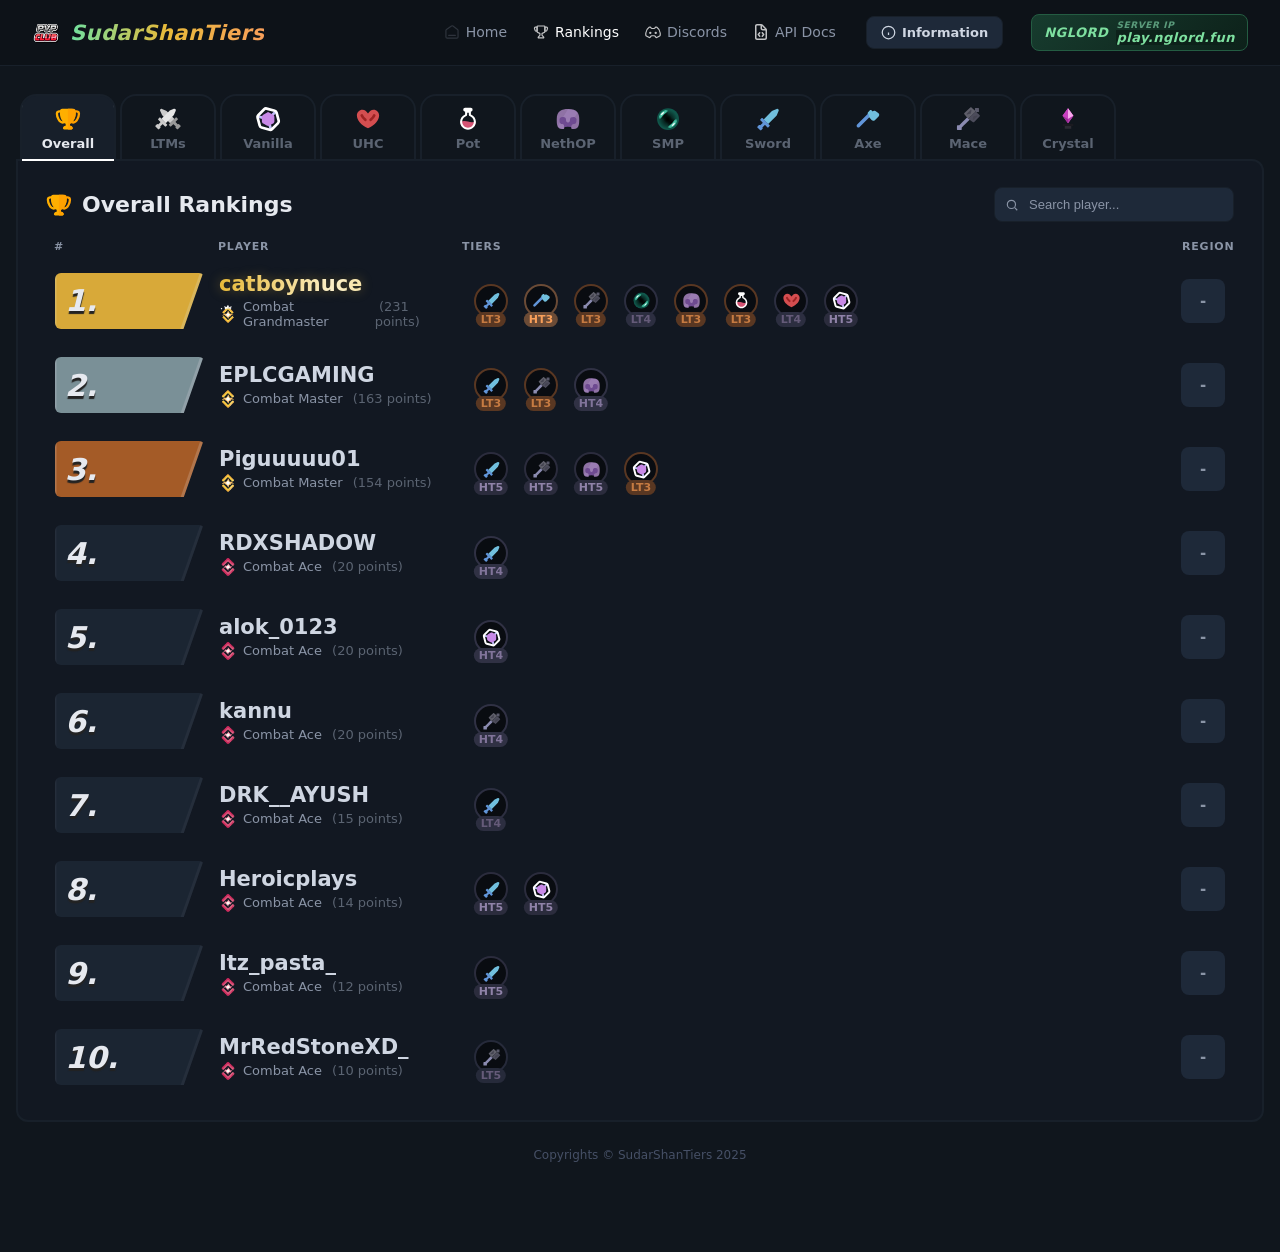
==== commit 928b624f: "Update index.html" ====
--- a/index.html
+++ b/index.html
@@ -446,21 +446,23 @@
 const players = [
   {rank:"1.",name:"catboymuce",skin:"https://render.crafty.gg/3d/bust/CatBoyMuce",title:"Combat Grandmaster",points:231,region:"AS",
     tiers:{sword:"LT3",axe:"HT3",mace:"LT3",smp:"LT4",nethop:"LT3",pot:"LT3",uhc:"LT4",vanilla:"HT5"}},
-  {rank:"2.",name:"EPLCGAMING",skin:"https://render.crafty.gg/3d/bust/EPLCGAMING",title:"Combat Master",points:163,region:"as",
+  {rank:"2.",name:"EPLCGAMING",skin:"https://render.crafty.gg/3d/bust/EPLCGAMING",title:"Combat Master",points:163,region:"AS",
     tiers:{sword:"LT3",mace:"LT3",nethop:"HT4"}},
-  {rank:"3.",name:"Piguuuuu01",skin:"https://render.crafty.gg/3d/bust/DangerMario",title:"Combat Master",points:154,region:"as",
+  {rank:"3.",name:"Piguuuuu01",skin:"https://render.crafty.gg/3d/bust/DangerMario",title:"Combat Master",points:154,region:"AS",
     tiers:{sword:"HT5",axe:"",mace:"HT5",smp:"",nethop:"HT5",pot:"",uhc:"",vanilla:"LT3"}},
   {rank:"4.",name:"RDXSHADOW",skin:"https://render.crafty.gg/3d/bust/D4T1",title:"Combat Ace",points:20,region:"AS",
     tiers:{sword:"HT4"}},
   {rank:"5.",name:"alok_0123",skin:"https://render.crafty.gg/3d/bust/ItzRealMe",title:"Combat Ace",points:20,region:"AS",
     tiers:{vanilla:"HT4"}},
-  {rank:"6.",name:"Itz_pasta_",skin:"https://render.crafty.gg/3d/bust/Conexion",title:"Combat Ace",points:12,region:"AS",
+  {rank:"6.",name:"kannu",skin:"https://render.crafty.gg/3d/bust/kannu",title:"Combat Ace",points:20,region:"AS",
+    tiers:{mace:"HT4"}},
+  {rank:"7.",name:"Itz_pasta_",skin:"https://render.crafty.gg/3d/bust/Conexion",title:"Combat Ace",points:12,region:"AS",
     tiers:{sword:"HT5"}},
-  {rank:"7.",name:"DRK__AYUSH",skin:"https://render.crafty.gg/3d/bust/FlameFrags",title:"Combat Ace",points:15,region:"AS",
+  {rank:"8.",name:"DRK__AYUSH",skin:"https://render.crafty.gg/3d/bust/FlameFrags",title:"Combat Ace",points:15,region:"AS",
     tiers:{sword:"LT4"}},
-  {rank:"8.",name:"Heroicplays",skin:"https://render.crafty.gg/3d/bust/itzrealme",title:"Combat Ace",points:14,region:"AS",
+  {rank:"9.",name:"Heroicplays",skin:"https://render.crafty.gg/3d/bust/itzrealme",title:"Combat Ace",points:14,region:"AS",
     tiers:{sword:"HT5",axe:"",mace:"",smp:"",nethop:"",pot:"",uhc:"",vanilla:"HT5"}},
-  {rank:"9.",name:"MrRedStoneXD_",skin:"https://render.crafty.gg/3d/bust/itzrealme",title:"Combat Ace",points:10,region:"AS",
+  {rank:"10.",name:"MrRedStoneXD_",skin:"https://render.crafty.gg/3d/bust/itzrealme",title:"Combat Ace",points:10,region:"AS",
     tiers:{sword:"",axe:"",mace:"LT5",smp:"",nethop:"",pot:"",uhc:"",vanilla:""}},
 ];
 
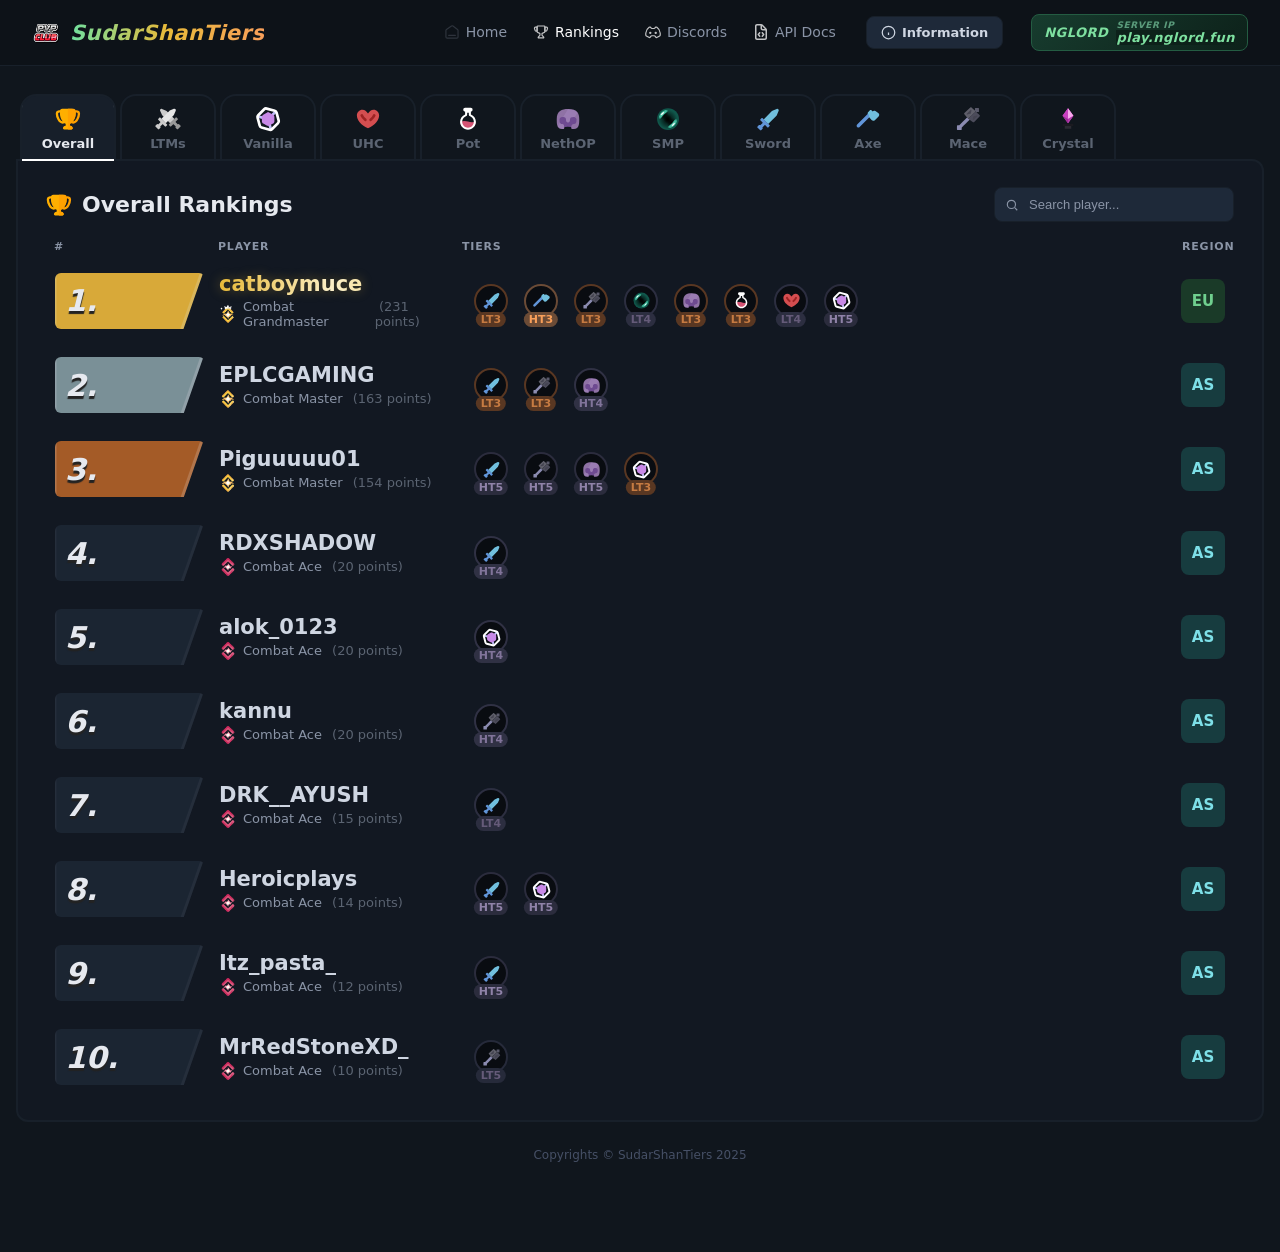
==== commit af88b864: "Update index.html" ====
--- a/index.html
+++ b/index.html
@@ -444,25 +444,25 @@
 
 // ---------- ONLY the members changed ----------
 const players = [
-  {rank:"1.",name:"catboymuce",skin:"https://render.crafty.gg/3d/bust/CatBoyMuce",title:"Combat Grandmaster",points:231,region:"AS",
+  {rank:"1.",name:"catboymuce",skin:"https://render.crafty.gg/3d/bust/CatBoyMuce",title:"Combat Grandmaster",points:231,region:"eu",
     tiers:{sword:"LT3",axe:"HT3",mace:"LT3",smp:"LT4",nethop:"LT3",pot:"LT3",uhc:"LT4",vanilla:"HT5"}},
-  {rank:"2.",name:"EPLCGAMING",skin:"https://render.crafty.gg/3d/bust/EPLCGAMING",title:"Combat Master",points:163,region:"AS",
+  {rank:"2.",name:"EPLCGAMING",skin:"https://render.crafty.gg/3d/bust/EPLCGAMING",title:"Combat Master",points:163,region:"as",
     tiers:{sword:"LT3",mace:"LT3",nethop:"HT4"}},
-  {rank:"3.",name:"Piguuuuu01",skin:"https://render.crafty.gg/3d/bust/DangerMario",title:"Combat Master",points:154,region:"AS",
+  {rank:"3.",name:"Piguuuuu01",skin:"https://render.crafty.gg/3d/bust/DangerMario",title:"Combat Master",points:154,region:"as",
     tiers:{sword:"HT5",axe:"",mace:"HT5",smp:"",nethop:"HT5",pot:"",uhc:"",vanilla:"LT3"}},
-  {rank:"4.",name:"RDXSHADOW",skin:"https://render.crafty.gg/3d/bust/D4T1",title:"Combat Ace",points:20,region:"AS",
+  {rank:"4.",name:"RDXSHADOW",skin:"https://render.crafty.gg/3d/bust/D4T1",title:"Combat Ace",points:20,region:"as",
     tiers:{sword:"HT4"}},
-  {rank:"5.",name:"alok_0123",skin:"https://render.crafty.gg/3d/bust/ItzRealMe",title:"Combat Ace",points:20,region:"AS",
+  {rank:"5.",name:"alok_0123",skin:"https://render.crafty.gg/3d/bust/ItzRealMe",title:"Combat Ace",points:20,region:"as",
     tiers:{vanilla:"HT4"}},
-  {rank:"6.",name:"kannu",skin:"https://render.crafty.gg/3d/bust/kannu",title:"Combat Ace",points:20,region:"AS",
+  {rank:"6.",name:"kannu",skin:"https://render.crafty.gg/3d/bust/kannu",title:"Combat Ace",points:20,region:"as",
     tiers:{mace:"HT4"}},
-  {rank:"7.",name:"Itz_pasta_",skin:"https://render.crafty.gg/3d/bust/Conexion",title:"Combat Ace",points:12,region:"AS",
+  {rank:"7.",name:"Itz_pasta_",skin:"https://render.crafty.gg/3d/bust/Conexion",title:"Combat Ace",points:12,region:"as",
     tiers:{sword:"HT5"}},
-  {rank:"8.",name:"DRK__AYUSH",skin:"https://render.crafty.gg/3d/bust/FlameFrags",title:"Combat Ace",points:15,region:"AS",
+  {rank:"8.",name:"DRK__AYUSH",skin:"https://render.crafty.gg/3d/bust/FlameFrags",title:"Combat Ace",points:15,region:"as",
     tiers:{sword:"LT4"}},
-  {rank:"9.",name:"Heroicplays",skin:"https://render.crafty.gg/3d/bust/itzrealme",title:"Combat Ace",points:14,region:"AS",
+  {rank:"9.",name:"Heroicplays",skin:"https://render.crafty.gg/3d/bust/itzrealme",title:"Combat Ace",points:14,region:"as",
     tiers:{sword:"HT5",axe:"",mace:"",smp:"",nethop:"",pot:"",uhc:"",vanilla:"HT5"}},
-  {rank:"10.",name:"MrRedStoneXD_",skin:"https://render.crafty.gg/3d/bust/itzrealme",title:"Combat Ace",points:10,region:"AS",
+  {rank:"10.",name:"MrRedStoneXD_",skin:"https://render.crafty.gg/3d/bust/itzrealme",title:"Combat Ace",points:10,region:"as",
     tiers:{sword:"",axe:"",mace:"LT5",smp:"",nethop:"",pot:"",uhc:"",vanilla:""}},
 ];
 
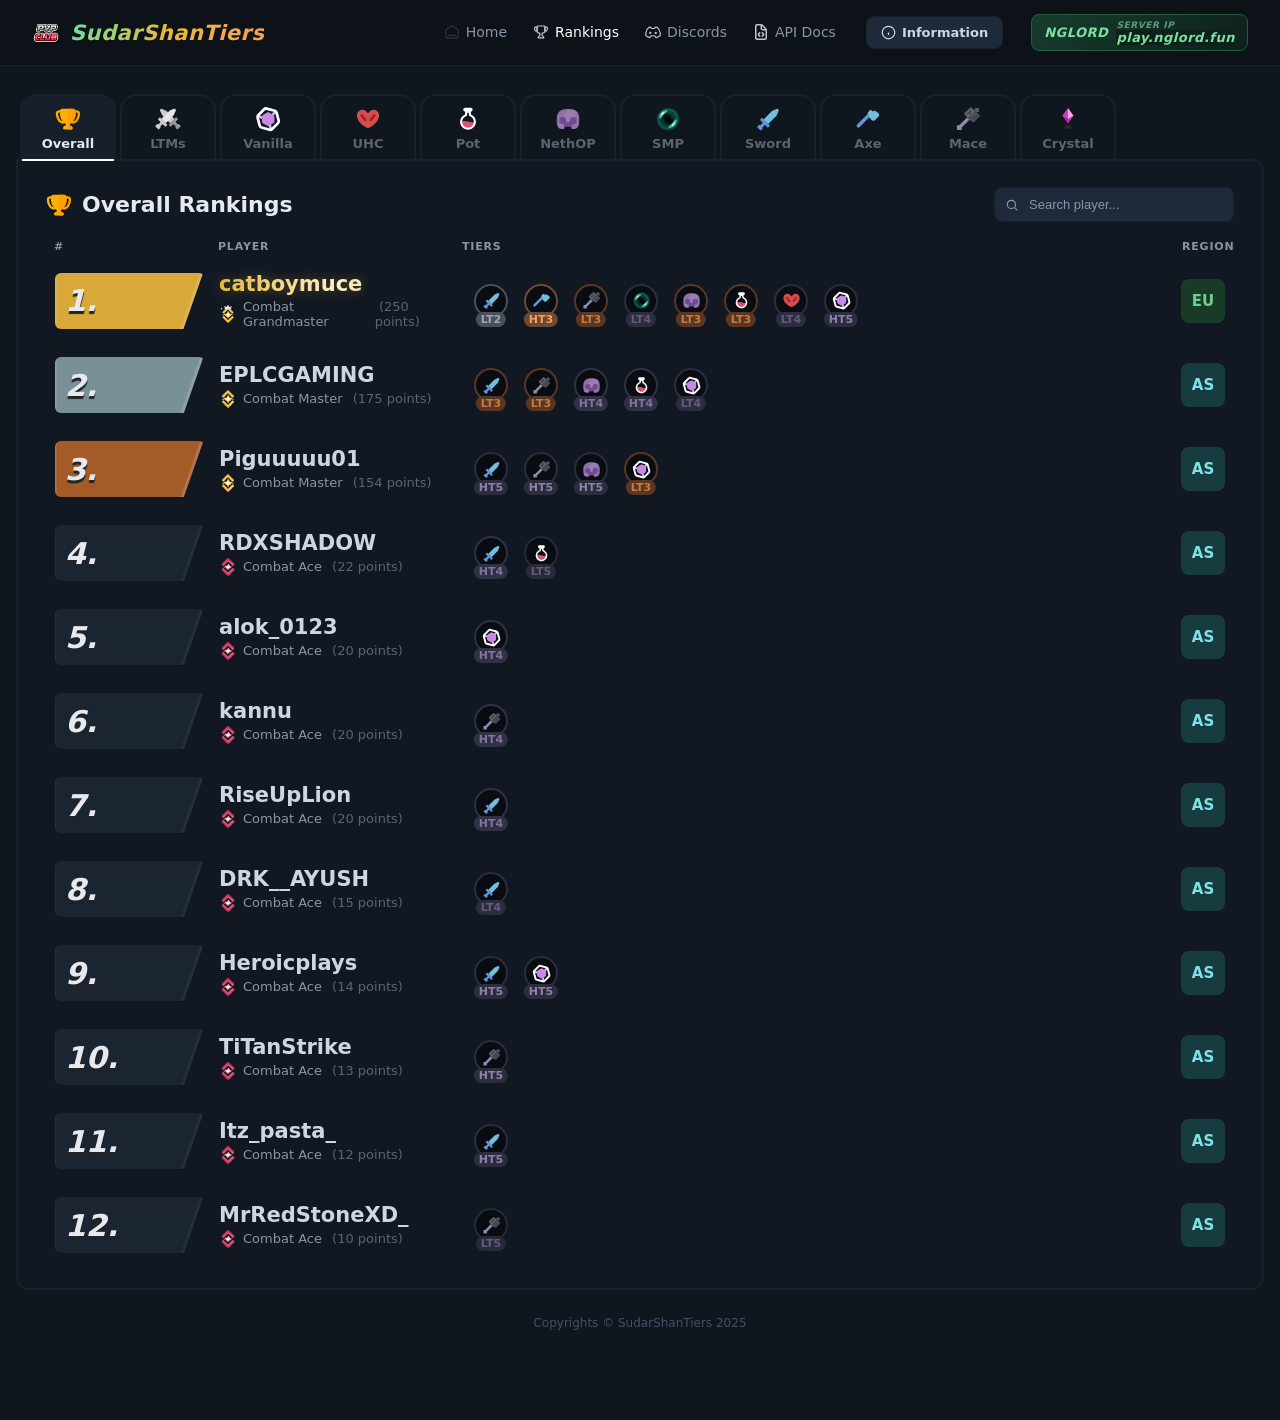
==== commit b76605a1: "Update index.html" ====
--- a/index.html
+++ b/index.html
@@ -444,14 +444,14 @@
 
 // ---------- ONLY the members changed ----------
 const players = [
-  {rank:"1.",name:"catboymuce",skin:"https://render.crafty.gg/3d/bust/CatBoyMuce",title:"Combat Grandmaster",points:231,region:"eu",
-    tiers:{sword:"LT3",axe:"HT3",mace:"LT3",smp:"LT4",nethop:"LT3",pot:"LT3",uhc:"LT4",vanilla:"HT5"}},
-  {rank:"2.",name:"EPLCGAMING",skin:"https://render.crafty.gg/3d/bust/EPLCGAMING",title:"Combat Master",points:163,region:"as",
-    tiers:{sword:"LT3",mace:"LT3",nethop:"HT4"}},
+  {rank:"1.",name:"catboymuce",skin:"https://render.crafty.gg/3d/bust/CatBoyMuce",title:"Combat Grandmaster",points:250,region:"eu",
+    tiers:{sword:"LT2",axe:"HT3",mace:"LT3",smp:"LT4",nethop:"LT3",pot:"LT3",uhc:"LT4",vanilla:"HT5"}},
+  {rank:"2.",name:"EPLCGAMING",skin:"https://render.crafty.gg/3d/bust/EPLCGAMING",title:"Combat Master",points:175,region:"as",
+    tiers:{sword:"LT3",pot:"HT4",mace:"LT3",vanilla:"LT4",nethop:"HT4"}},
   {rank:"3.",name:"Piguuuuu01",skin:"https://render.crafty.gg/3d/bust/DangerMario",title:"Combat Master",points:154,region:"as",
     tiers:{sword:"HT5",axe:"",mace:"HT5",smp:"",nethop:"HT5",pot:"",uhc:"",vanilla:"LT3"}},
-  {rank:"4.",name:"RDXSHADOW",skin:"https://render.crafty.gg/3d/bust/D4T1",title:"Combat Ace",points:20,region:"as",
-    tiers:{sword:"HT4"}},
+  {rank:"4.",name:"RDXSHADOW",skin:"https://render.crafty.gg/3d/bust/D4T1",title:"Combat Ace",points:22,region:"as",
+    tiers:{pot:"LT5",sword:"HT4"}},
   {rank:"5.",name:"alok_0123",skin:"https://render.crafty.gg/3d/bust/ItzRealMe",title:"Combat Ace",points:20,region:"as",
     tiers:{vanilla:"HT4"}},
   {rank:"6.",name:"kannu",skin:"https://render.crafty.gg/3d/bust/kannu",title:"Combat Ace",points:20,region:"as",
@@ -464,6 +464,10 @@
     tiers:{sword:"HT5",axe:"",mace:"",smp:"",nethop:"",pot:"",uhc:"",vanilla:"HT5"}},
   {rank:"10.",name:"MrRedStoneXD_",skin:"https://render.crafty.gg/3d/bust/itzrealme",title:"Combat Ace",points:10,region:"as",
     tiers:{sword:"",axe:"",mace:"LT5",smp:"",nethop:"",pot:"",uhc:"",vanilla:""}},
+  {rank:"11.",name:"RiseUpLion",skin:"https://render.crafty.gg/3d/bust/itzrealme",title:"Combat Ace",points:20,region:"as",
+    tiers:{sword:"HT4",axe:"",mace:"",smp:"",nethop:"",pot:"",uhc:"",vanilla:""}},
+  {rank:"11.",name:"TiTanStrike",skin:"https://render.crafty.gg/3d/bust/itzrealme",title:"Combat Ace",points:13,region:"as",
+    tiers:{sword:"",axe:"",mace:"HT5",smp:"",nethop:"",pot:"",uhc:"",vanilla:""}},
 ];
 
 function tierVar(t){ return t ? t.toLowerCase() : null; }
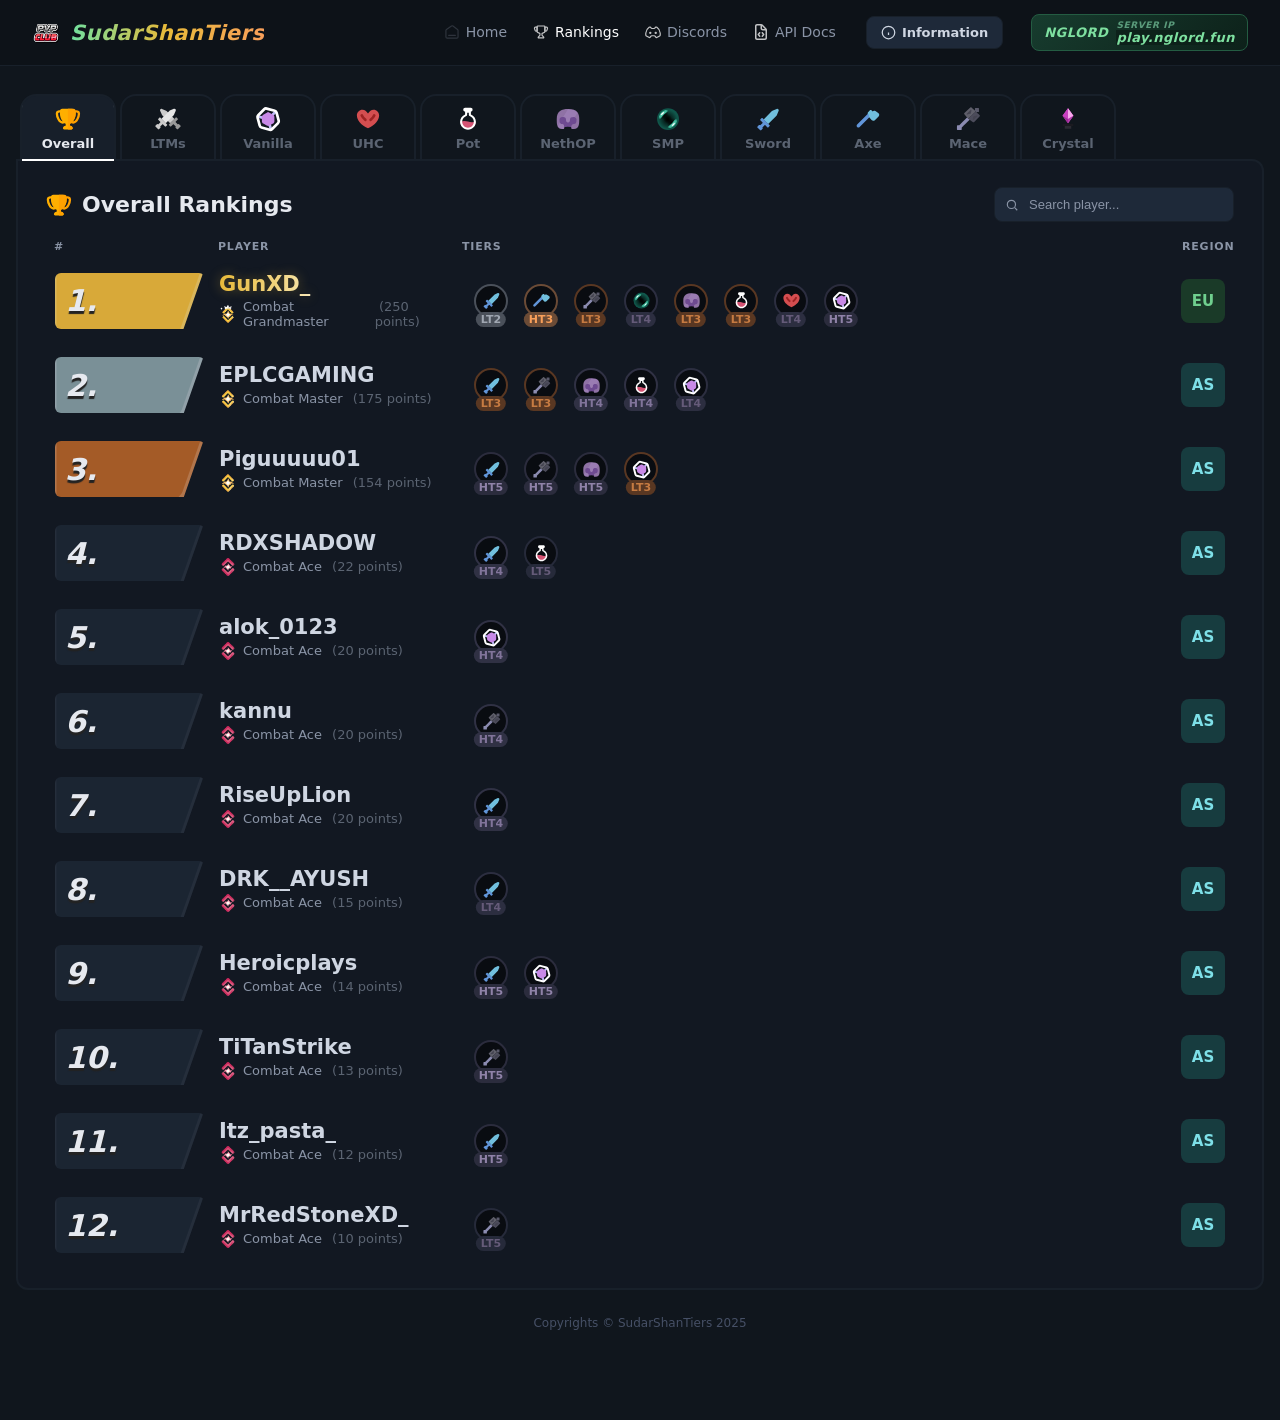
==== commit ea57d126: "Update index.html" ====
--- a/index.html
+++ b/index.html
@@ -444,7 +444,7 @@
 
 // ---------- ONLY the members changed ----------
 const players = [
-  {rank:"1.",name:"catboymuce",skin:"https://render.crafty.gg/3d/bust/CatBoyMuce",title:"Combat Grandmaster",points:250,region:"eu",
+  {rank:"1.",name:"GunXD_",skin:"https://render.crafty.gg/3d/bust/_NotStonxs_",title:"Combat Grandmaster",points:250,region:"eu",
     tiers:{sword:"LT2",axe:"HT3",mace:"LT3",smp:"LT4",nethop:"LT3",pot:"LT3",uhc:"LT4",vanilla:"HT5"}},
   {rank:"2.",name:"EPLCGAMING",skin:"https://render.crafty.gg/3d/bust/EPLCGAMING",title:"Combat Master",points:175,region:"as",
     tiers:{sword:"LT3",pot:"HT4",mace:"LT3",vanilla:"LT4",nethop:"HT4"}},
